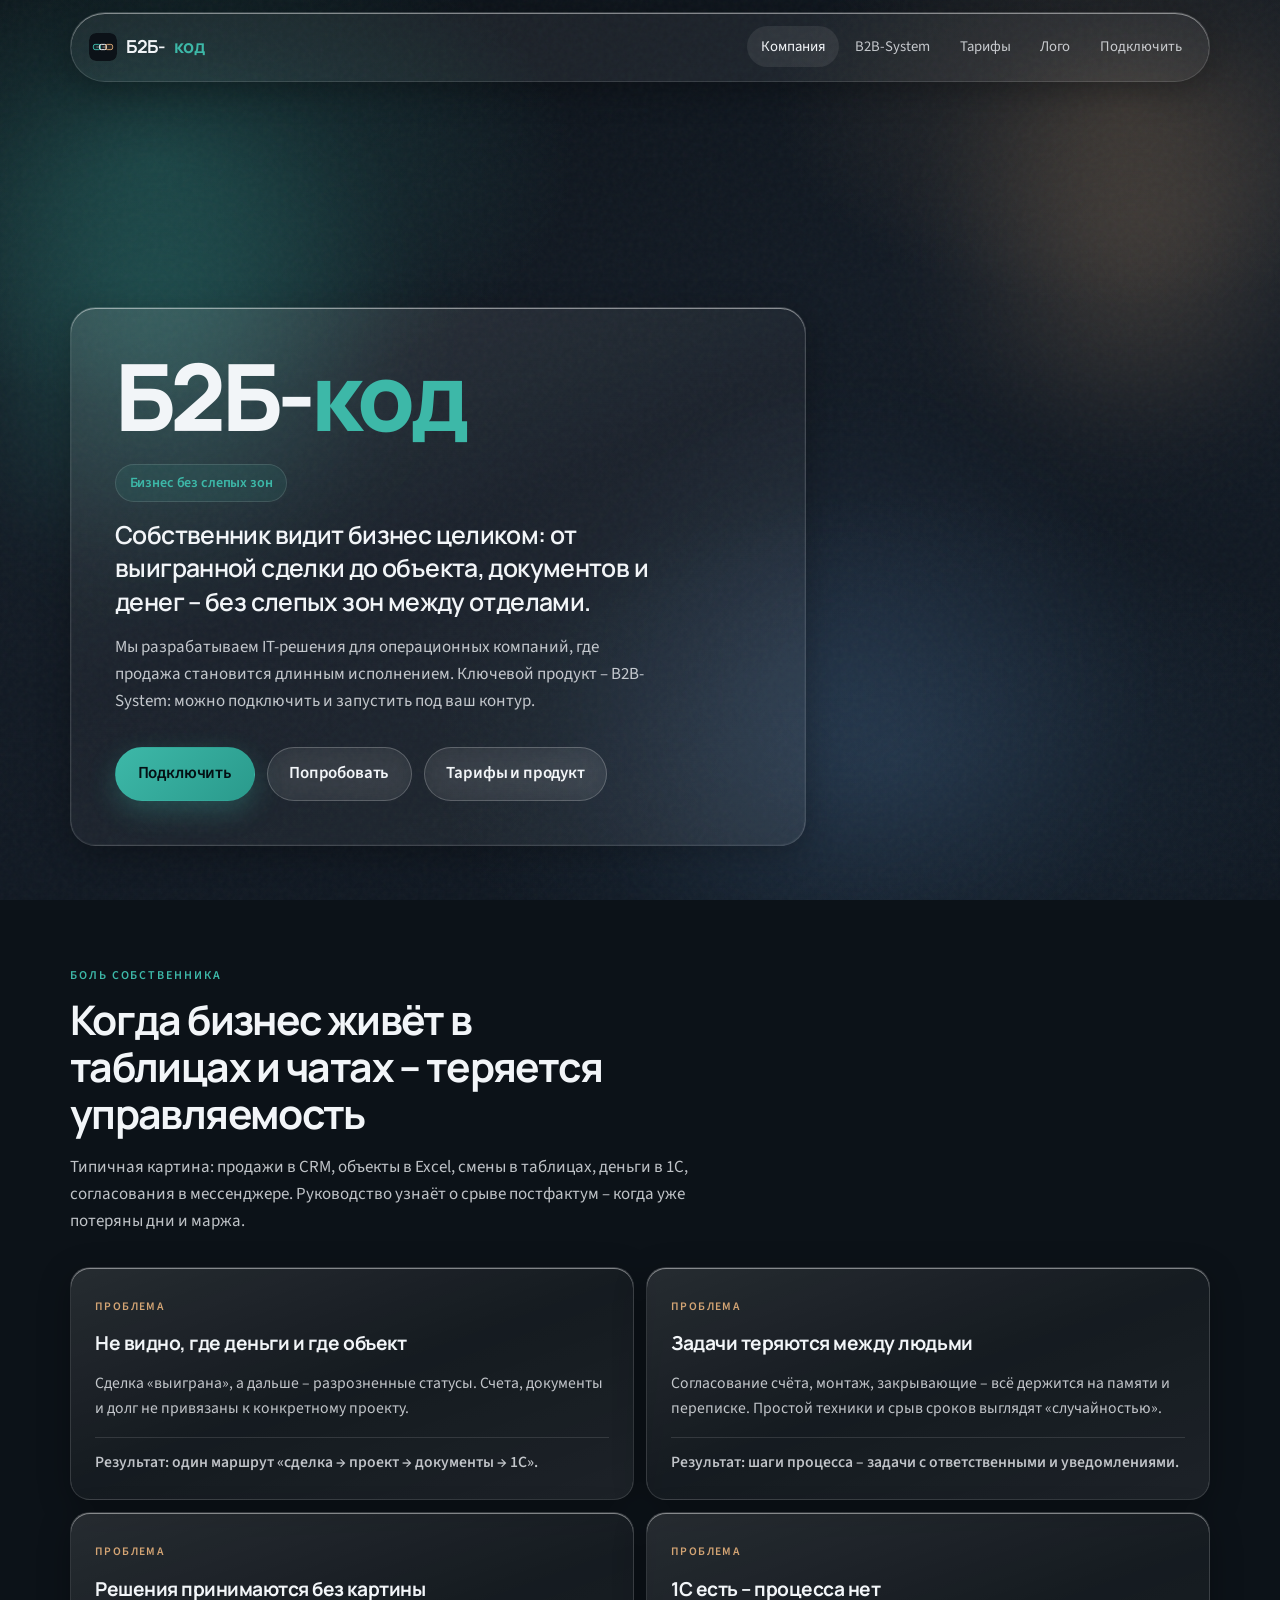
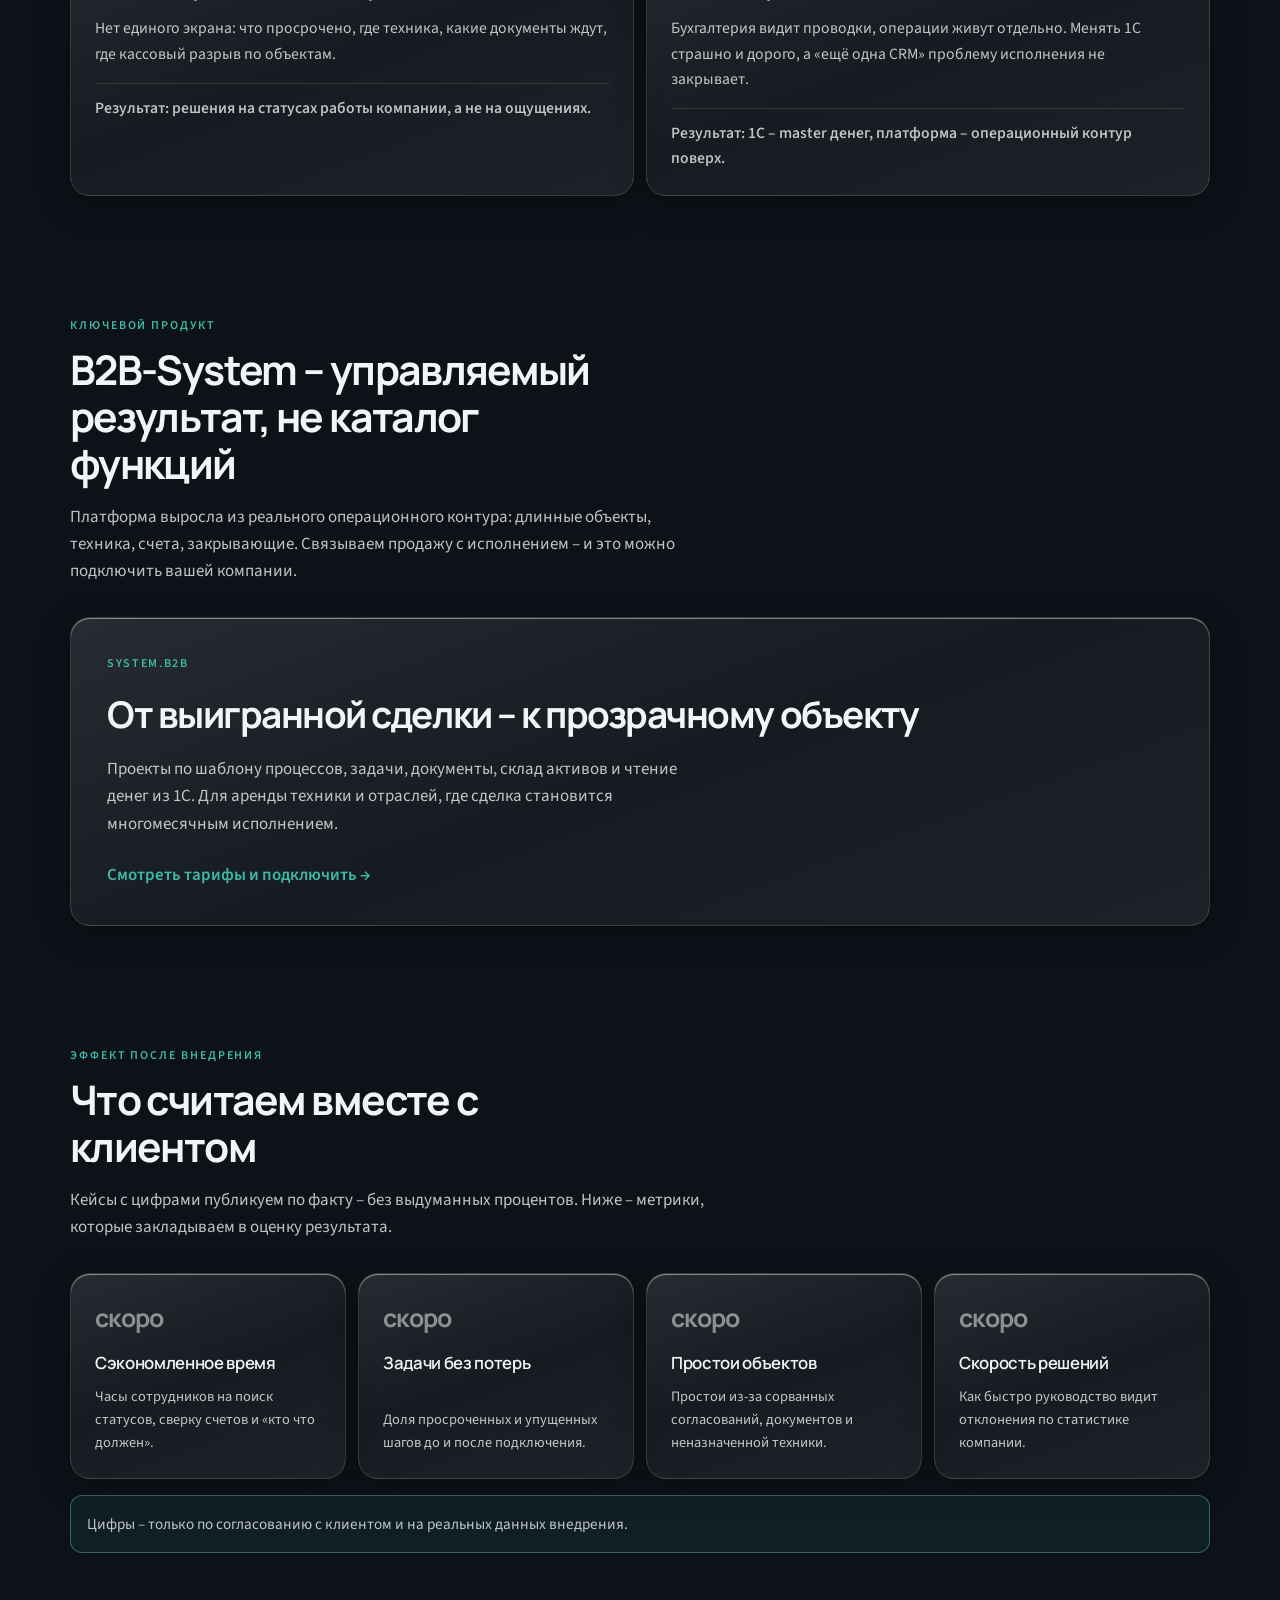
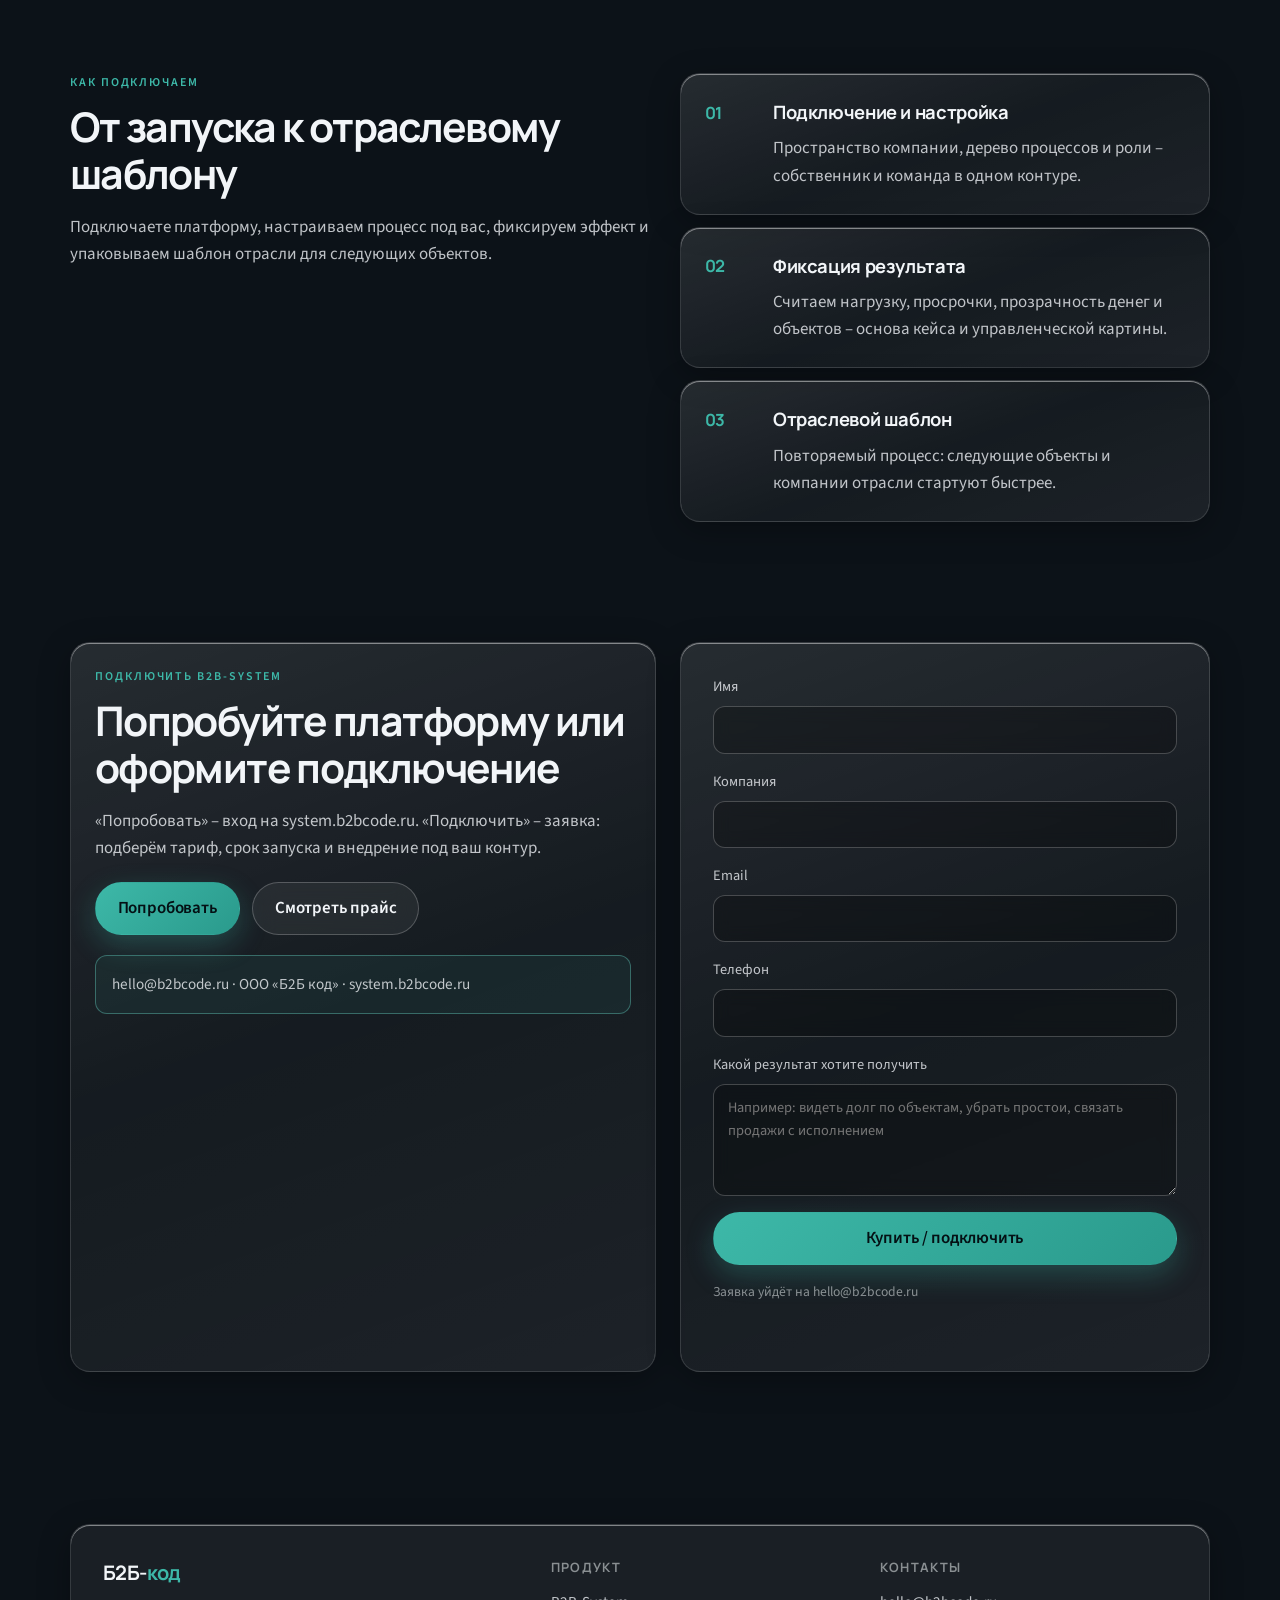
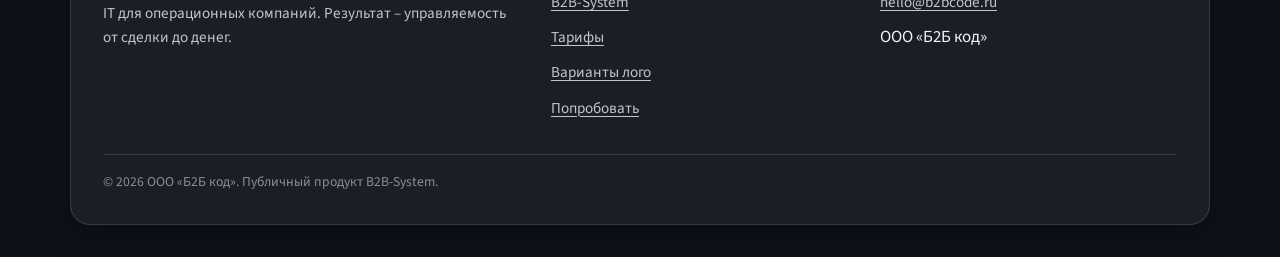
==== index.html @ e90dce78 "Updates" ====
<!doctype html>
<html lang="ru">
  <head>
    <meta charset="UTF-8" />
    <meta name="viewport" content="width=device-width, initial-scale=1.0" />
    <title>Б2Б-код – управляемость бизнеса от сделки до денег</title>
    <meta
      name="description"
      content="Б2Б-код: IT для операционных компаний. B2B-System можно подключить – от сделки к проекту, документам и деньгам из 1С."
    />
    <link rel="icon" type="image/svg+xml" href="/favicon.svg" />
    <link rel="preconnect" href="https://fonts.googleapis.com" />
    <link rel="preconnect" href="https://fonts.gstatic.com" crossorigin />
    <link
      href="https://fonts.googleapis.com/css2?family=Manrope:wght@500;600;700;800&family=Source+Sans+3:wght@400;500;600&display=swap"
      rel="stylesheet"
    />
    <script type="module" crossorigin src="/assets/main-DL-cxiDR.js"></script>
    <link rel="stylesheet" crossorigin href="/assets/main-D3BLuoF8.css">
  </head>
  <body>
    <div class="page-bg" aria-hidden="true">
      <div class="page-bg__orb page-bg__orb--1"></div>
      <div class="page-bg__orb page-bg__orb--2"></div>
      <div class="page-bg__orb page-bg__orb--3"></div>
      <div class="page-bg__noise"></div>
    </div>

    <header class="site-header">
      <div class="site-header__inner">
        <a class="brand brand--logo" href="./">
          <img src="/logos/mark-chain.svg" alt="" width="28" height="28" />
          Б2Б&#8209;<span>код</span>
        </a>
        <button
          class="nav-toggle"
          type="button"
          data-nav-toggle
          aria-expanded="false"
          aria-controls="site-nav"
          aria-label="Меню"
        >
          <span></span><span></span><span></span>
        </button>
        <nav class="nav" id="site-nav" data-nav>
          <a href="./" aria-current="page">Компания</a>
          <a href="./system/">B2B-System</a>
          <a href="./system/#pricing">Тарифы</a>
          <a href="./logos/">Лого</a>
          <a href="#connect">Подключить</a>
        </nav>
      </div>
    </header>

    <main>
      <section class="hero">
        <div class="shell">
          <div class="hero__glass reveal">
            <h1 class="hero__brand">Б2Б&#8209;<span>код</span></h1>
            <p class="hero__slogan">Бизнес без слепых зон</p>
            <p class="hero__lead">
              Собственник видит бизнес целиком: от выигранной сделки до объекта,
              документов и денег – без слепых зон между отделами.
            </p>
            <p class="hero__sub">
              Мы разрабатываем IT-решения для операционных компаний, где продажа
              становится длинным исполнением. Ключевой продукт – B2B-System:
              можно подключить и запустить под ваш контур.
            </p>
            <div class="hero__actions">
              <a class="btn btn--primary" href="#connect">Подключить</a>
              <a class="btn btn--ghost" href="https://system.b2bcode.ru" target="_blank" rel="noopener"
                >Попробовать</a
              >
              <a class="btn btn--ghost" href="./system/">Тарифы и продукт</a>
            </div>
          </div>
        </div>
      </section>

      <section class="section" id="problems">
        <div class="shell">
          <div class="section__head">
            <span class="section__label">Боль собственника</span>
            <h2 class="section__title">Когда бизнес живёт в таблицах и чатах – теряется управляемость</h2>
            <p class="section__text">
              Типичная картина: продажи в CRM, объекты в Excel, смены в таблицах,
              деньги в 1С, согласования в мессенджере. Руководство узнаёт о срыве
              постфактум – когда уже потеряны дни и маржа.
            </p>
          </div>
          <div class="problem-grid">
            <article class="problem-card glass">
              <span class="problem-card__tag">Проблема</span>
              <h3>Не видно, где деньги и где объект</h3>
              <p>
                Сделка «выиграна», а дальше – разрозненные статусы. Счета,
                документы и долг не привязаны к конкретному проекту.
              </p>
              <p class="problem-card__result">Результат: один маршрут «сделка → проект → документы → 1С».</p>
            </article>
            <article class="problem-card glass">
              <span class="problem-card__tag">Проблема</span>
              <h3>Задачи теряются между людьми</h3>
              <p>
                Согласование счёта, монтаж, закрывающие – всё держится на памяти
                и переписке. Простой техники и срыв сроков выглядят «случайностью».
              </p>
              <p class="problem-card__result">Результат: шаги процесса – задачи с ответственными и уведомлениями.</p>
            </article>
            <article class="problem-card glass">
              <span class="problem-card__tag">Проблема</span>
              <h3>Решения принимаются без картины</h3>
              <p>
                Нет единого экрана: что просрочено, где техника, какие документы ждут,
                где кассовый разрыв по объектам.
              </p>
              <p class="problem-card__result">Результат: решения на статусах работы компании, а не на ощущениях.</p>
            </article>
            <article class="problem-card glass">
              <span class="problem-card__tag">Проблема</span>
              <h3>1С есть – процесса нет</h3>
              <p>
                Бухгалтерия видит проводки, операции живут отдельно. Менять 1С
                страшно и дорого, а «ещё одна CRM» проблему исполнения не закрывает.
              </p>
              <p class="problem-card__result">Результат: 1С – master денег, платформа – операционный контур поверх.</p>
            </article>
          </div>
        </div>
      </section>

      <section class="section section--tight" id="product">
        <div class="shell">
          <div class="section__head">
            <span class="section__label">Ключевой продукт</span>
            <h2 class="section__title">B2B-System – управляемый результат, не каталог функций</h2>
            <p class="section__text">
              Платформа выросла из реального операционного контура: длинные объекты,
              техника, счета, закрывающие. Связываем продажу с исполнением – и это
              можно подключить вашей компании.
            </p>
          </div>
          <a class="product-link glass" href="./system/">
            <div class="product-link__eyebrow">system.b2b</div>
            <h3 class="product-link__title">От выигранной сделки – к прозрачному объекту</h3>
            <p class="product-link__text">
              Проекты по шаблону процессов, задачи, документы, склад активов и чтение
              денег из 1С. Для аренды техники и отраслей, где сделка становится
              многомесячным исполнением.
            </p>
            <span class="product-link__cta">Смотреть тарифы и подключить →</span>
          </a>
        </div>
      </section>

      <section class="section" id="results">
        <div class="shell">
          <div class="section__head">
            <span class="section__label">Эффект после внедрения</span>
            <h2 class="section__title">Что считаем вместе с клиентом</h2>
            <p class="section__text">
              Кейсы с цифрами публикуем по факту – без выдуманных процентов.
              Ниже – метрики, которые закладываем в оценку результата.
            </p>
          </div>
          <div class="metrics">
            <article class="metric glass">
              <div class="metric__value">скоро</div>
              <div class="metric__label">Сэкономленное время</div>
              <p>Часы сотрудников на поиск статусов, сверку счетов и «кто что должен».</p>
            </article>
            <article class="metric glass">
              <div class="metric__value">скоро</div>
              <div class="metric__label">Задачи без потерь</div>
              <p>Доля просроченных и упущенных шагов до и после подключения.</p>
            </article>
            <article class="metric glass">
              <div class="metric__value">скоро</div>
              <div class="metric__label">Простои объектов</div>
              <p>Простои из‑за сорванных согласований, документов и неназначенной техники.</p>
            </article>
            <article class="metric glass">
              <div class="metric__value">скоро</div>
              <div class="metric__label">Скорость решений</div>
              <p>Как быстро руководство видит отклонения по статистике компании.</p>
            </article>
          </div>
          <div class="note">
            Цифры – только по согласованию с клиентом и на реальных данных внедрения.
          </div>
        </div>
      </section>

      <section class="section section--tight" id="approach">
        <div class="shell split">
          <div>
            <span class="section__label">Как подключаем</span>
            <h2 class="section__title">От запуска к отраслевому шаблону</h2>
            <p class="section__text">
              Подключаете платформу, настраиваем процесс под вас, фиксируем эффект
              и упаковываем шаблон отрасли для следующих объектов.
            </p>
          </div>
          <ol class="steps">
            <li class="glass">
              <div>
                <strong>Подключение и настройка</strong>
                <p>
                  Пространство компании, дерево процессов и роли – собственник
                  и команда в одном контуре.
                </p>
              </div>
            </li>
            <li class="glass">
              <div>
                <strong>Фиксация результата</strong>
                <p>
                  Считаем нагрузку, просрочки, прозрачность денег и объектов –
                  основа кейса и управленческой картины.
                </p>
              </div>
            </li>
            <li class="glass">
              <div>
                <strong>Отраслевой шаблон</strong>
                <p>
                  Повторяемый процесс: следующие объекты и компании отрасли
                  стартуют быстрее.
                </p>
              </div>
            </li>
          </ol>
        </div>
      </section>

      <section class="section" id="connect">
        <div class="shell split">
          <div class="glass panel">
            <span class="section__label">Подключить B2B-System</span>
            <h2 class="section__title">Попробуйте платформу или оформите подключение</h2>
            <p class="section__text">
              «Попробовать» – вход на system.b2bcode.ru. «Подключить» – заявка:
              подберём тариф, срок запуска и внедрение под ваш контур.
            </p>
            <div class="hero__actions" style="margin-top: 1.25rem">
              <a class="btn btn--primary" href="https://system.b2bcode.ru" target="_blank" rel="noopener"
                >Попробовать</a
              >
              <a class="btn btn--ghost" href="./system/#pricing">Смотреть прайс</a>
            </div>
            <div class="note" style="margin-top: 1.25rem">
              hello@b2bcode.ru · ООО «Б2Б код» · system.b2bcode.ru
            </div>
          </div>
          <form class="form glass" data-demo-form>
            <label>
              Имя
              <input name="name" type="text" autocomplete="name" required />
            </label>
            <label>
              Компания
              <input name="company" type="text" autocomplete="organization" required />
            </label>
            <label>
              Email
              <input name="email" type="email" autocomplete="email" required />
            </label>
            <label>
              Телефон
              <input name="phone" type="tel" autocomplete="tel" />
            </label>
            <label>
              Какой результат хотите получить
              <textarea
                name="message"
                placeholder="Например: видеть долг по объектам, убрать простои, связать продажи с исполнением"
              ></textarea>
            </label>
            <input type="hidden" name="plan" value="Подключить / компания" />
            <button class="btn btn--primary btn--block" type="submit">Купить / подключить</button>
            <p class="form__hint">Заявка уйдёт на hello@b2bcode.ru</p>
            <p class="form__status" data-form-status aria-live="polite"></p>
          </form>
        </div>
      </section>
    </main>

    <footer class="site-footer">
      <div class="shell">
        <div class="site-footer__panel">
          <div class="site-footer__grid">
            <div>
              <div class="site-footer__brand">Б2Б&#8209;<span>код</span></div>
              <p>IT для операционных компаний. Результат – управляемость от сделки до денег.</p>
            </div>
            <div>
              <h3>Продукт</h3>
              <ul>
                <li><a href="./system/">B2B-System</a></li>
                <li><a href="./system/#pricing">Тарифы</a></li>
                <li><a href="./logos/">Варианты лого</a></li>
                <li><a href="https://system.b2bcode.ru">Попробовать</a></li>
              </ul>
            </div>
            <div>
              <h3>Контакты</h3>
              <ul>
                <li><a href="mailto:hello@b2bcode.ru">hello@b2bcode.ru</a></li>
                <li>ООО «Б2Б код»</li>
              </ul>
            </div>
          </div>
          <div class="site-footer__bottom">
            © <span data-year>2026</span> ООО «Б2Б код». Публичный продукт B2B-System.
          </div>
        </div>
      </div>
    </footer>

    <script>
      document.querySelectorAll("[data-year]").forEach((el) => {
        el.textContent = String(new Date().getFullYear());
      });
    </script>
  </body>
</html>
---- assets/main-D3BLuoF8.css ----
:root{--bg:#0c1218;--bg-mid:#141c26;--ink:#f2f5f8;--ink-soft:#f2f5f8c7;--ink-mute:#f2f5f885;--line:#ffffff1f;--line-strong:#ffffff38;--accent:#3db8a8;--accent-deep:#2a9a8c;--accent-glow:#3db8a859;--warm:#d4a574;--glass:#ffffff0f;--glass-strong:#ffffff1a;--glass-edge:#ffffff47;--glass-shine:#ffffff73;--danger:#e07a6a;--font-display:"Manrope", "Segoe UI", sans-serif;--font-body:"Source Sans 3", "Segoe UI", sans-serif;--space-1:.25rem;--space-2:.5rem;--space-3:.75rem;--space-4:1rem;--space-5:1.5rem;--space-6:2rem;--space-7:3rem;--space-8:4.5rem;--space-9:7rem;--radius:1.25rem;--radius-sm:.75rem;--max:1140px;--nav-h:4.35rem;--ease:cubic-bezier(.22, 1, .36, 1);--blur:22px;--blur-strong:36px;--shadow-glass:0 8px 32px #00000047, inset 0 1px 0 var(--glass-shine)}*,:before,:after{box-sizing:border-box}html{scroll-behavior:smooth}body{min-height:100vh;font-family:var(--font-body);color:var(--ink);background:var(--bg);-webkit-font-smoothing:antialiased;text-rendering:optimizelegibility;margin:0;font-size:1.06rem;line-height:1.6;overflow-x:hidden}img,svg{max-width:100%;display:block}a{color:inherit;text-underline-offset:.18em;text-decoration-thickness:1px}a:hover{color:var(--accent)}button,input,textarea,select{font:inherit;color:inherit}h1,h2,h3,p{margin:0}ul,ol{margin:0;padding:0;list-style:none}::selection{background:var(--accent-glow);color:var(--ink)}.shell{width:min(100% - 2rem, var(--max));z-index:1;margin-inline:auto;position:relative}.page-bg{z-index:0;pointer-events:none;background:radial-gradient(55% 45% at 12% 18%,#3db8a838,#0000 60%),radial-gradient(50% 40% at 88% 12%,#d4a57429,#0000 55%),radial-gradient(60% 50% at 70% 85%,#4a78a02e,#0000 60%),linear-gradient(165deg,#0a1016 0%,#121a24 42%,#0e1620 100%);position:fixed;inset:0;overflow:hidden}.page-bg__orb{filter:blur(40px);opacity:.55;animation:drift 18s var(--ease) infinite alternate;border-radius:50%;position:absolute}.page-bg__orb--1{background:radial-gradient(circle,#3db8a88c,#0000 70%);width:42vw;max-width:520px;height:42vw;max-height:520px;top:8%;left:-8%}.page-bg__orb--2{background:radial-gradient(circle,#d4a57466,#0000 70%);width:36vw;max-width:440px;height:36vw;max-height:440px;animation-delay:-4s;top:4%;right:-6%}.page-bg__orb--3{background:radial-gradient(circle,#5a82b459,#0000 70%);width:48vw;max-width:600px;height:48vw;max-height:600px;animation-delay:-8s;bottom:-10%;right:10%}.page-bg__noise{opacity:.04;background-image:url("data:image/svg+xml,%3Csvg viewBox='0 0 200 200' xmlns='http://www.w3.org/2000/svg'%3E%3Cfilter id='n'%3E%3CfeTurbulence type='fractalNoise' baseFrequency='0.9' numOctaves='3' stitchTiles='stitch'/%3E%3C/filter%3E%3Crect width='100%25' height='100%25' filter='url(%23n)'/%3E%3C/svg%3E");position:absolute;inset:0}.site-header{z-index:40;width:min(100% - 1.5rem, var(--max));margin:.75rem auto 0;position:sticky;top:.75rem}.site-header__inner{min-height:var(--nav-h);justify-content:space-between;align-items:center;gap:var(--space-4);border:1px solid var(--line);background:var(--glass);-webkit-backdrop-filter:blur(var(--blur)) saturate(1.35);box-shadow:var(--shadow-glass);border-radius:999px;padding:.55rem .85rem .55rem 1.15rem;display:flex}.brand{font-family:var(--font-display);letter-spacing:-.03em;white-space:nowrap;align-items:center;gap:.55rem;font-size:1.12rem;font-weight:700;text-decoration:none;display:inline-flex}.brand img{border-radius:.45rem;width:1.75rem;height:1.75rem}.brand span{color:var(--accent)}.hero__slogan{margin-bottom:var(--space-4);border:1px solid var(--line);color:var(--accent);letter-spacing:-.01em;background:#3db8a81a;border-radius:999px;padding:.4rem .85rem;font-size:.88rem;font-weight:600;display:inline-block}.nav{align-items:center;gap:.15rem;display:flex}.nav a{color:var(--ink-soft);transition:background .25s var(--ease), color .25s var(--ease);border-radius:999px;padding:.55rem .85rem;font-size:.92rem;text-decoration:none}.nav a[aria-current=page],.nav a:hover{color:var(--ink);background:#ffffff14}.nav-toggle{border:1px solid var(--line);cursor:pointer;background:#ffffff0f;border-radius:999px;width:2.5rem;height:2.5rem;padding:0;display:none}.nav-toggle span{background:var(--ink);width:1rem;height:1px;margin:.28rem auto;display:block}.hero{min-height:calc(100svh - 5.5rem);padding:var(--space-8) 0 var(--space-7);isolation:isolate;align-items:end;display:grid;position:relative}.hero__glass{border-radius:calc(var(--radius) + .35rem);border:1px solid var(--line);-webkit-backdrop-filter:blur(var(--blur-strong)) saturate(1.4);box-shadow:var(--shadow-glass), 0 0 0 1px #ffffff0a inset;background:linear-gradient(155deg,#ffffff1f 0%,#ffffff0a 45%,#ffffff12 100%);max-width:46rem;padding:clamp(1.5rem,4vw,2.75rem)}.hero__brand{font-family:var(--font-display);letter-spacing:-.05em;margin-bottom:var(--space-5);font-size:clamp(3rem,9vw,5.8rem);font-weight:800;line-height:.95}.hero__brand span{color:var(--accent)}.hero__lead{font-family:var(--font-display);letter-spacing:-.025em;color:var(--ink);max-width:34rem;margin-bottom:var(--space-4);font-size:clamp(1.2rem,2.4vw,1.55rem);font-weight:600;line-height:1.35}.hero__sub{max-width:34rem;color:var(--ink-soft);margin-bottom:var(--space-6)}.hero__actions{gap:var(--space-3);flex-wrap:wrap;display:flex}.section{z-index:1;padding:var(--space-8) 0;position:relative}.section--tight{padding:var(--space-7) 0}.section__label{letter-spacing:.16em;text-transform:uppercase;color:var(--accent);margin-bottom:var(--space-3);font-size:.75rem;font-weight:600;display:block}.section__title{font-family:var(--font-display);letter-spacing:-.04em;max-width:20ch;margin-bottom:var(--space-4);font-size:clamp(1.75rem,3.4vw,2.55rem);font-weight:700;line-height:1.15}.section__text{max-width:40rem;color:var(--ink-soft)}.section__head{margin-bottom:var(--space-6)}.site-footer{z-index:1;margin-top:var(--space-6);padding:var(--space-7) 0 var(--space-6);position:relative}.site-footer__panel{padding:var(--space-6);border-radius:var(--radius);border:1px solid var(--line);background:var(--glass);-webkit-backdrop-filter:blur(var(--blur));box-shadow:var(--shadow-glass)}.site-footer__grid{gap:var(--space-6);grid-template-columns:1.4fr 1fr 1fr;display:grid}.site-footer__brand{font-family:var(--font-display);letter-spacing:-.03em;margin-bottom:var(--space-3);font-size:1.25rem;font-weight:700}.site-footer__brand span{color:var(--accent)}.site-footer p,.site-footer a{color:var(--ink-soft);font-size:.95rem}.site-footer h3{font-family:var(--font-display);letter-spacing:.1em;text-transform:uppercase;margin-bottom:var(--space-3);color:var(--ink-mute);font-size:.8rem}.site-footer ul{gap:var(--space-2);display:grid}.site-footer__bottom{margin-top:var(--space-6);padding-top:var(--space-4);border-top:1px solid var(--line);color:var(--ink-mute);font-size:.85rem}@keyframes drift{0%{transform:translate(0)scale(1)}to{transform:translate(4%,6%)scale(1.08)}}@media (width<=800px){.site-header{width:min(100% - 1rem, var(--max));top:.5rem}.site-header__inner{border-radius:1.25rem;position:relative}.nav-toggle{display:inline-block}.nav{padding:var(--space-3);border-radius:var(--radius);border:1px solid var(--line);-webkit-backdrop-filter:blur(var(--blur-strong));background:#0c1218eb;flex-direction:column;align-items:stretch;gap:.25rem;display:none;position:absolute;top:calc(100% + .5rem);left:0;right:0}.nav.is-open{display:flex}.site-footer__grid{grid-template-columns:1fr}}.glass{border:1px solid var(--line);border-radius:var(--radius);-webkit-backdrop-filter:blur(var(--blur)) saturate(1.35);box-shadow:var(--shadow-glass);background:linear-gradient(160deg,#ffffff1c 0%,#ffffff0a 50%,#ffffff12 100%)}.glass--soft{background:#ffffff0d}.btn{letter-spacing:-.01em;cursor:pointer;min-height:3rem;transition:transform .25s var(--ease), background .25s var(--ease), border-color .25s var(--ease), box-shadow .25s var(--ease), color .25s var(--ease);border:1px solid #0000;border-radius:999px;justify-content:center;align-items:center;gap:.5rem;padding:.75rem 1.35rem;font-weight:600;text-decoration:none;display:inline-flex}.btn:hover{color:inherit;transform:translateY(-2px)}.btn--primary{background:linear-gradient(135deg, var(--accent), var(--accent-deep));color:#041014;box-shadow:0 10px 28px #3db8a847}.btn--primary:hover{color:#041014;box-shadow:0 14px 34px #3db8a866}.btn--ghost{border-color:var(--line-strong);color:var(--ink);-webkit-backdrop-filter:blur(12px);backdrop-filter:blur(12px);background:#ffffff0f}.btn--ghost:hover{border-color:var(--glass-edge);background:#ffffff1a}.btn--block{width:100%}.split{gap:var(--space-5);grid-template-columns:1.05fr .95fr;align-items:stretch;display:grid}.panel{padding:var(--space-5)}.panel p{color:var(--ink-soft)}.panel strong{color:var(--ink)}.problem-grid{gap:var(--space-3);grid-template-columns:repeat(2,minmax(0,1fr));display:grid}.problem-card{padding:var(--space-5);transition:transform .3s var(--ease), border-color .3s var(--ease), box-shadow .3s var(--ease)}.problem-card:hover{border-color:var(--line-strong);box-shadow:0 16px 40px #00000040, inset 0 1px 0 var(--glass-shine);transform:translateY(-4px)}.problem-card__tag{letter-spacing:.12em;text-transform:uppercase;color:var(--warm);margin-bottom:var(--space-3);font-size:.72rem;font-weight:600;display:inline-block}.problem-card h3{font-family:var(--font-display);letter-spacing:-.025em;margin-bottom:var(--space-3);font-size:1.2rem}.problem-card p{color:var(--ink-soft);font-size:.98rem}.problem-card__result{margin-top:var(--space-4);padding-top:var(--space-3);border-top:1px solid var(--line);color:var(--accent);font-size:.95rem;font-weight:560}.steps{gap:var(--space-3);counter-reset:step;display:grid}.steps li{gap:var(--space-4);padding:var(--space-5);opacity:0;animation:rise .75s var(--ease) forwards;grid-template-columns:3.25rem 1fr;display:grid;transform:translateY(14px)}.steps li:first-child{animation-delay:50ms}.steps li:nth-child(2){animation-delay:.15s}.steps li:nth-child(3){animation-delay:.25s}.steps li:before{counter-increment:step;content:"0" counter(step);font-family:var(--font-display);letter-spacing:-.04em;color:var(--accent);padding-top:.1rem;font-size:1.05rem;font-weight:700}.steps strong{font-family:var(--font-display);letter-spacing:-.02em;margin-bottom:var(--space-2);font-size:1.15rem;display:block}.steps p{color:var(--ink-soft)}.product-link{transition:transform .3s var(--ease), border-color .3s var(--ease);padding:clamp(1.5rem,3vw,2.25rem);text-decoration:none;display:block}.product-link:hover{border-color:color-mix(in srgb, var(--accent) 45%, var(--line));color:inherit;transform:translateY(-4px)}.product-link__eyebrow{letter-spacing:.14em;text-transform:uppercase;color:var(--accent);margin-bottom:var(--space-3);font-size:.75rem;font-weight:600}.product-link__title{font-family:var(--font-display);letter-spacing:-.04em;margin-bottom:var(--space-3);font-size:clamp(1.7rem,3vw,2.3rem)}.product-link__text{color:var(--ink-soft);max-width:38rem;margin-bottom:var(--space-5)}.product-link__cta{color:var(--accent);font-weight:600}.flow{gap:var(--space-3);grid-template-columns:repeat(5,minmax(0,1fr));display:grid}.flow__item{min-height:9rem;padding:var(--space-4);opacity:0;animation:rise .75s var(--ease) forwards;transform:translateY(16px)}.flow__item:first-child{animation-delay:80ms}.flow__item:nth-child(2){animation-delay:.16s}.flow__item:nth-child(3){animation-delay:.24s}.flow__item:nth-child(4){animation-delay:.32s}.flow__item:nth-child(5){animation-delay:.4s}.flow__n{font-family:var(--font-display);color:var(--accent);margin-bottom:var(--space-3);font-size:.8rem;font-weight:700;display:block}.flow__item strong{font-family:var(--font-display);letter-spacing:-.02em;margin-bottom:var(--space-2);font-size:1.1rem;display:block}.flow__item p{color:var(--ink-soft);font-size:.9rem}.metrics{gap:var(--space-3);grid-template-columns:repeat(4,minmax(0,1fr));display:grid}.metric{padding:var(--space-5);flex-direction:column;min-height:10rem;display:flex}.metric__value{font-family:var(--font-display);letter-spacing:-.03em;color:var(--ink-mute);margin-bottom:var(--space-3);font-size:1.55rem;font-weight:700}.metric__label{font-family:var(--font-display);letter-spacing:-.02em;margin-bottom:var(--space-2);font-size:1.05rem;font-weight:600}.metric p{color:var(--ink-soft);margin-top:auto;font-size:.9rem}.note{margin-top:var(--space-4);padding:var(--space-4);border-radius:var(--radius-sm);border:1px solid color-mix(in srgb, var(--accent) 35%, var(--line));color:var(--ink-soft);background:#3db8a814;font-size:.95rem}.pricing-bar{justify-content:space-between;align-items:center;gap:var(--space-4);margin-bottom:var(--space-5);padding:var(--space-4);flex-wrap:wrap;display:flex}.switch{border:1px solid var(--line);background:#0003;border-radius:999px;padding:.25rem;display:inline-flex}.switch button{cursor:pointer;min-height:2.4rem;color:var(--ink-mute);background:0 0;border:0;border-radius:999px;padding:0 1.1rem}.switch button[aria-pressed=true]{color:var(--ink);background:#ffffff1f;box-shadow:inset 0 1px #fff3}.pricing-grid{gap:var(--space-3);grid-template-columns:repeat(4,minmax(0,1fr));display:grid}.price-card{min-height:100%;padding:var(--space-5);transition:transform .3s var(--ease), border-color .3s var(--ease);flex-direction:column;display:flex}.price-card:hover{border-color:var(--line-strong);transform:translateY(-5px)}.price-card--featured{border-color:color-mix(in srgb, var(--accent) 55%, var(--line));background:linear-gradient(165deg,#3db8a829 0%,#ffffff0f 55%,#ffffff0a 100%)}.price-card__name{font-family:var(--font-display);letter-spacing:-.02em;margin-bottom:var(--space-2);font-size:1.2rem}.price-card__users{color:var(--ink-mute);margin-bottom:var(--space-4);font-size:.88rem}.price-card__amount{font-family:var(--font-display);letter-spacing:-.04em;margin-bottom:var(--space-1);font-size:clamp(1.55rem,2.2vw,1.95rem);font-weight:740}.price-card__period{color:var(--ink-mute);margin-bottom:var(--space-4);font-size:.85rem}.price-card ul{gap:var(--space-2);margin-bottom:var(--space-5);flex:1;display:grid}.price-card li{color:var(--ink-soft);padding-left:1rem;font-size:.9rem;position:relative}.price-card li:before{content:"";background:var(--accent);border-radius:50%;width:.35rem;height:.35rem;position:absolute;top:.55em;left:0}.extras{gap:var(--space-3);margin-top:var(--space-5);grid-template-columns:repeat(3,minmax(0,1fr));display:grid}.extra{padding:var(--space-4)}.extra strong{font-family:var(--font-display);margin-bottom:var(--space-2);display:block}.extra p{color:var(--ink-soft);font-size:.92rem}.impl-grid{gap:var(--space-3);grid-template-columns:repeat(3,minmax(0,1fr));display:grid}.impl-card{padding:var(--space-5)}.impl-card h3{font-family:var(--font-display);margin-bottom:var(--space-2);font-size:1.15rem}.impl-card__price{font-family:var(--font-display);letter-spacing:-.03em;margin-bottom:var(--space-3);color:var(--accent);font-size:1.55rem}.impl-card p{color:var(--ink-soft);font-size:.95rem}.form{gap:var(--space-4);padding:var(--space-6);display:grid}.form label{gap:var(--space-2);color:var(--ink-soft);font-size:.9rem;display:grid}.form input,.form textarea,.form select{border:1px solid var(--line-strong);border-radius:var(--radius-sm);-webkit-backdrop-filter:blur(8px);backdrop-filter:blur(8px);background:#00000040;width:100%;min-height:2.9rem;padding:.7rem .9rem}.form input:focus,.form textarea:focus,.form select:focus{border-color:color-mix(in srgb, var(--accent) 60%, var(--line));outline:none;box-shadow:0 0 0 3px #3db8a82e}.form textarea{resize:vertical;min-height:7rem}.form__hint{color:var(--ink-mute);font-size:.85rem}.form__status{min-height:1.25rem;color:var(--accent);font-size:.9rem}.reveal{opacity:0;animation:rise .85s var(--ease) 80ms forwards;transform:translateY(14px)}@keyframes rise{to{opacity:1;transform:translateY(0)}}@media (width<=1100px){.pricing-grid,.metrics,.flow{grid-template-columns:repeat(2,minmax(0,1fr))}.flow__item:last-child{grid-column:1/-1}}@media (width<=800px){.split,.extras,.impl-grid,.problem-grid,.pricing-grid,.metrics,.flow{grid-template-columns:1fr}.flow__item:last-child{grid-column:auto}}
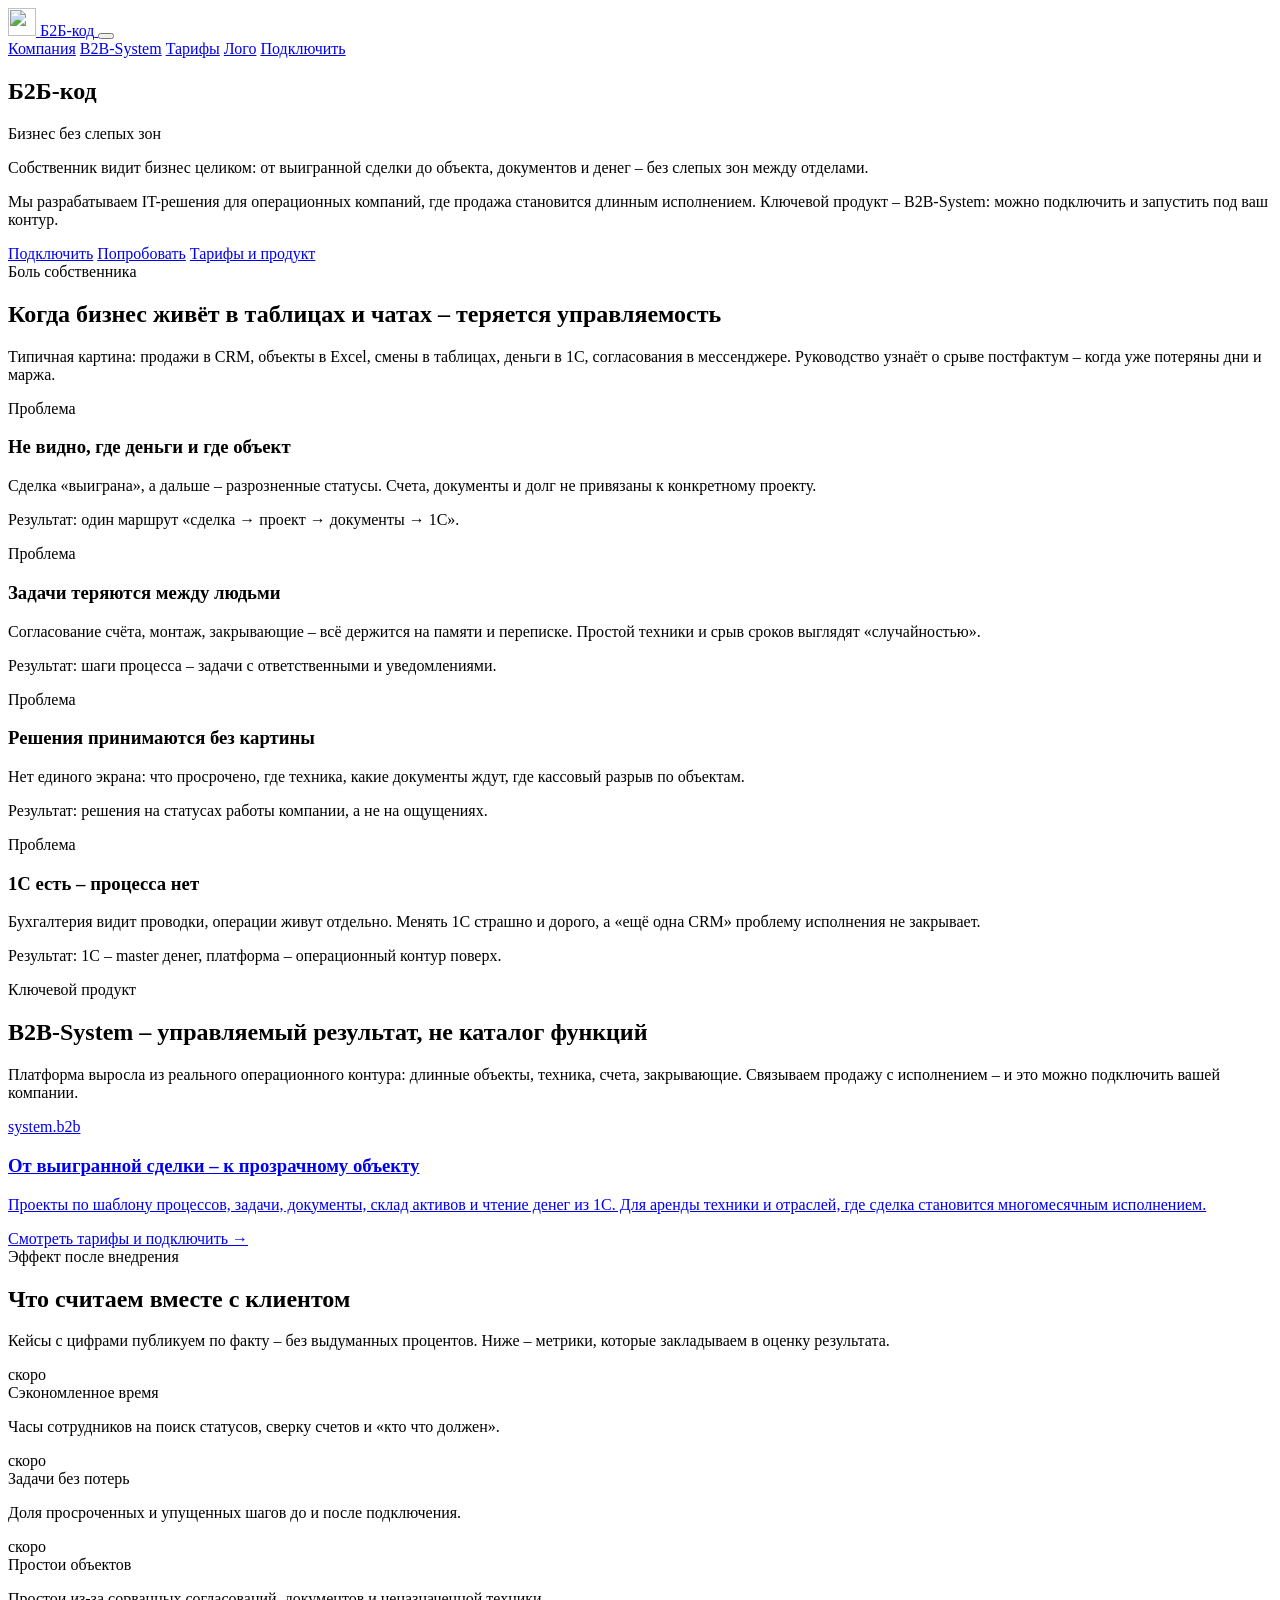
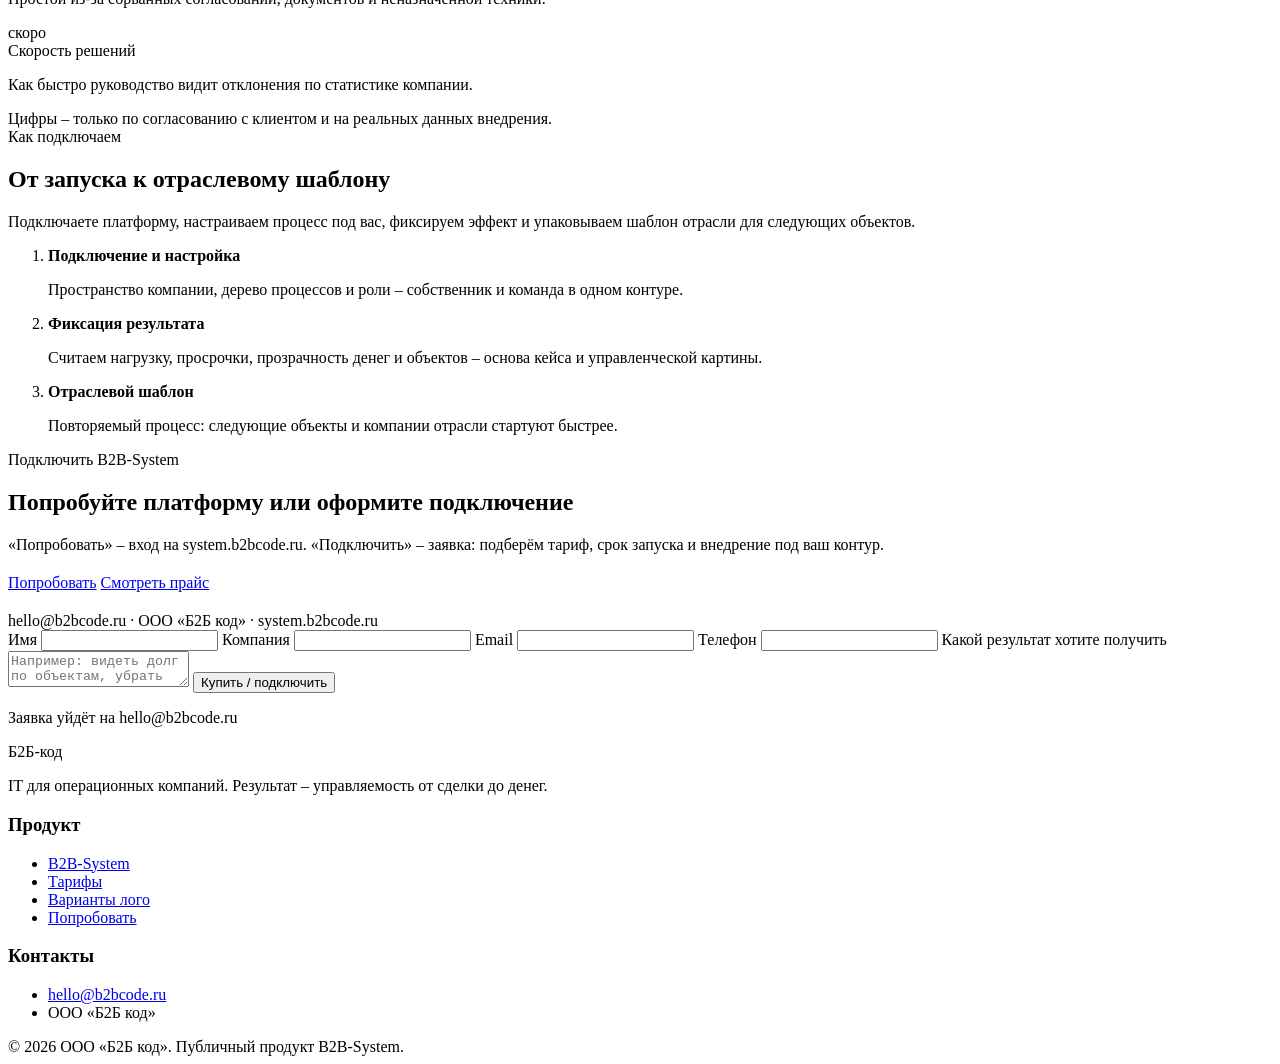
==== commit df4c95f7: "Updates" ====
--- a/index.html
+++ b/index.html
@@ -8,15 +8,15 @@
       name="description"
       content="Б2Б-код: IT для операционных компаний. B2B-System можно подключить – от сделки к проекту, документам и деньгам из 1С."
     />
-    <link rel="icon" type="image/svg+xml" href="/favicon.svg" />
+    <link rel="icon" type="image/svg+xml" href="/b2b-kod-site/favicon.svg" />
     <link rel="preconnect" href="https://fonts.googleapis.com" />
     <link rel="preconnect" href="https://fonts.gstatic.com" crossorigin />
     <link
       href="https://fonts.googleapis.com/css2?family=Manrope:wght@500;600;700;800&family=Source+Sans+3:wght@400;500;600&display=swap"
       rel="stylesheet"
     />
-    <script type="module" crossorigin src="/assets/main-DL-cxiDR.js"></script>
-    <link rel="stylesheet" crossorigin href="/assets/main-D3BLuoF8.css">
+    <script type="module" crossorigin src="/b2b-kod-site/assets/main-DL-cxiDR.js"></script>
+    <link rel="stylesheet" crossorigin href="/b2b-kod-site/assets/main-D3BLuoF8.css">
   </head>
   <body>
     <div class="page-bg" aria-hidden="true">
@@ -29,7 +29,7 @@
     <header class="site-header">
       <div class="site-header__inner">
         <a class="brand brand--logo" href="./">
-          <img src="/logos/mark-chain.svg" alt="" width="28" height="28" />
+          <img src="/b2b-kod-site/logos/mark-chain.svg" alt="" width="28" height="28" />
           Б2Б&#8209;<span>код</span>
         </a>
         <button
